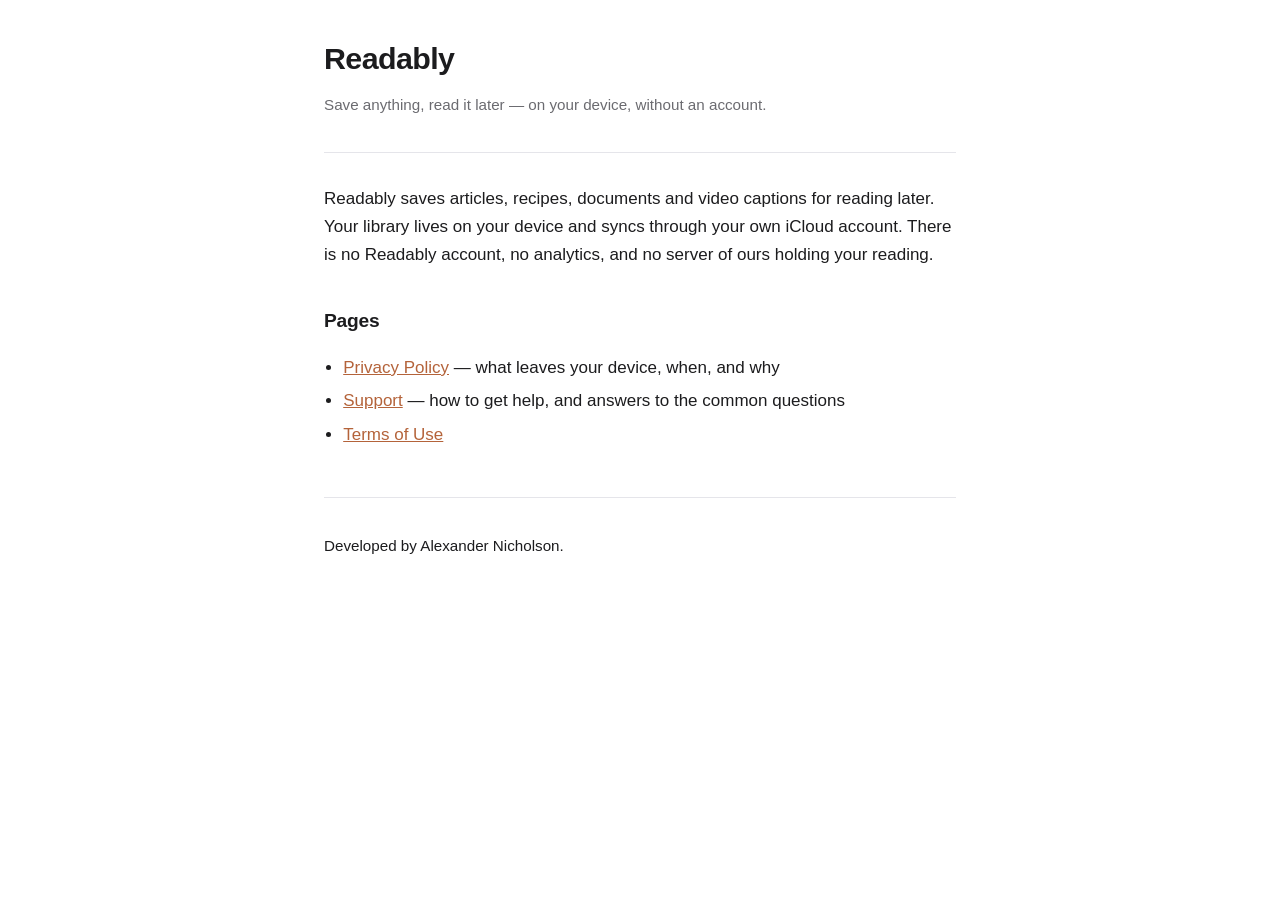
==== index.html @ fb73b1f8 "Privacy policy, support and terms for Readably Needed before external TestFlight: App Store Connect " ====
<!doctype html>
<html lang="en"><head>
<meta charset="utf-8"><meta name="viewport" content="width=device-width, initial-scale=1">
<title>Readably</title><link rel="stylesheet" href="style.css">
</head><body>
<header>
<h1>Readably</h1>
<p class="muted">Save anything, read it later — on your device, without an account.</p>
</header>

<p>Readably saves articles, recipes, documents and video captions for reading later. Your
library lives on your device and syncs through your own iCloud account. There is no
Readably account, no analytics, and no server of ours holding your reading.</p>

<h2>Pages</h2>
<ul>
<li><a href="privacy.html">Privacy Policy</a> — what leaves your device, when, and why</li>
<li><a href="support.html">Support</a> — how to get help, and answers to the common questions</li>
<li><a href="terms.html">Terms of Use</a></li>
</ul>

<footer class="muted"><p>Developed by Alexander Nicholson.</p></footer>
</body></html>
---- style.css ----
:root {
  --bg: #ffffff; --fg: #1c1c1e; --muted: #6b6b70;
  --rule: #e5e5ea; --accent: #b4633a;
}
@media (prefers-color-scheme: dark) {
  :root { --bg: #131315; --fg: #ececee; --muted: #9a9aa0; --rule: #2c2c2f; --accent: #e08a5c; }
}
* { box-sizing: border-box; }
body {
  margin: 0 auto; padding: 2.5rem 1.25rem 4rem; max-width: 42rem;
  background: var(--bg); color: var(--fg);
  font: 17px/1.65 -apple-system, BlinkMacSystemFont, "Segoe UI", Helvetica, Arial, sans-serif;
}
header { border-bottom: 1px solid var(--rule); padding-bottom: 1.25rem; margin-bottom: 2rem; }
h1 { font-size: 1.9rem; line-height: 1.2; margin: 0 0 .4rem; letter-spacing: -0.02em; }
h2 { font-size: 1.2rem; margin: 2.25rem 0 .6rem; letter-spacing: -0.01em; }
h3 { font-size: 1rem; margin: 1.5rem 0 .4rem; }
p, li { color: var(--fg); }
a { color: var(--accent); }
.muted { color: var(--muted); font-size: .95rem; }
nav a { margin-right: 1rem; }
ul { padding-left: 1.2rem; }
li { margin: .35rem 0; }
table { border-collapse: collapse; width: 100%; margin: 1rem 0; font-size: .95rem; }
th, td { text-align: left; padding: .55rem .5rem; border-bottom: 1px solid var(--rule); vertical-align: top; }
th { font-weight: 600; }
.box { border: 1px solid var(--rule); border-radius: 10px; padding: 1rem 1.1rem; margin: 1.25rem 0; }
footer { margin-top: 3rem; padding-top: 1.25rem; border-top: 1px solid var(--rule); }
code { font-size: .9em; background: rgba(128,128,128,.14); padding: .1em .35em; border-radius: 4px; }
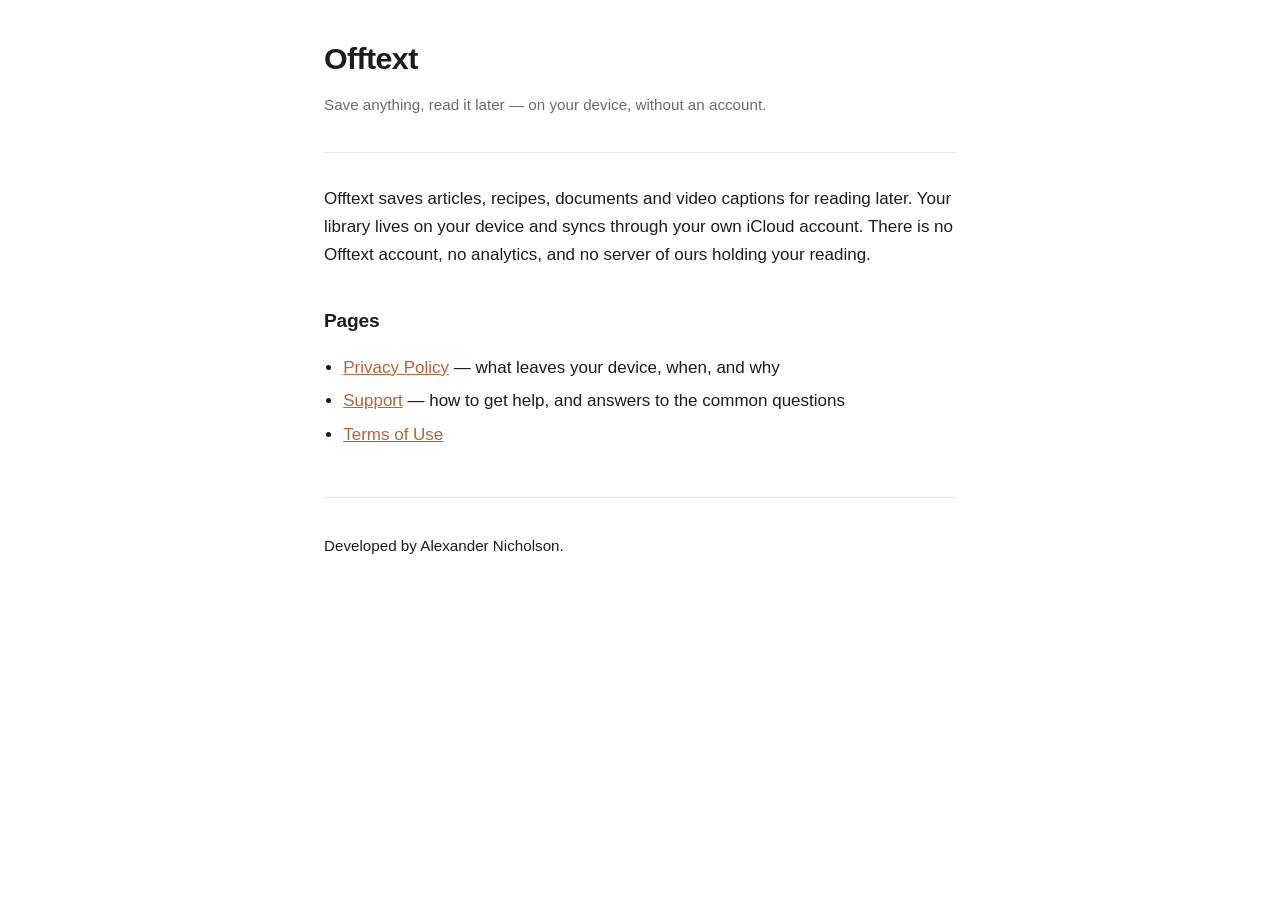
==== commit 37cfae58: "Rename Readably to Offtext Co-Authored-By: Claude Fable 5.2 <noreply@anthropic.com> Claude-Session: " ====
--- a/index.html
+++ b/index.html
@@ -1,16 +1,16 @@
 <!doctype html>
 <html lang="en"><head>
 <meta charset="utf-8"><meta name="viewport" content="width=device-width, initial-scale=1">
-<title>Readably</title><link rel="stylesheet" href="style.css">
+<title>Offtext</title><link rel="stylesheet" href="style.css">
 </head><body>
 <header>
-<h1>Readably</h1>
+<h1>Offtext</h1>
 <p class="muted">Save anything, read it later — on your device, without an account.</p>
 </header>
 
-<p>Readably saves articles, recipes, documents and video captions for reading later. Your
+<p>Offtext saves articles, recipes, documents and video captions for reading later. Your
 library lives on your device and syncs through your own iCloud account. There is no
-Readably account, no analytics, and no server of ours holding your reading.</p>
+Offtext account, no analytics, and no server of ours holding your reading.</p>
 
 <h2>Pages</h2>
 <ul>
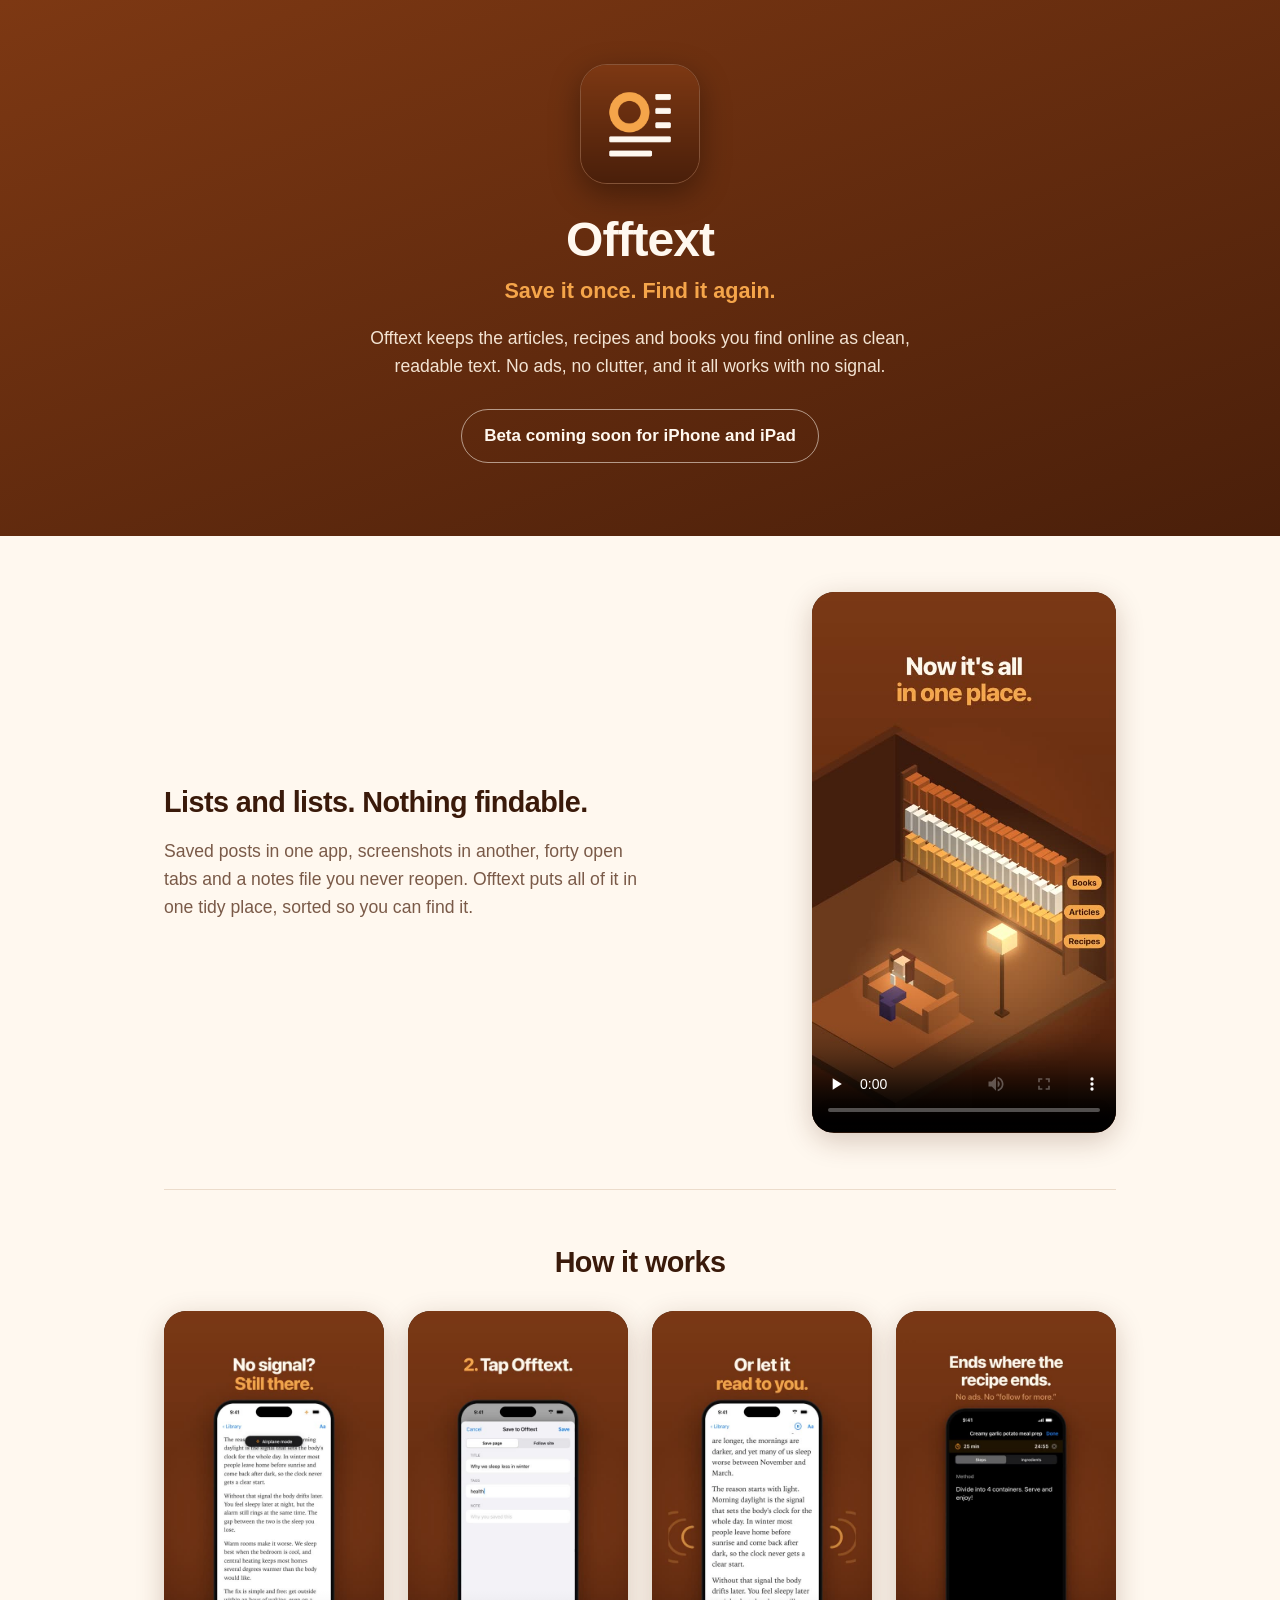
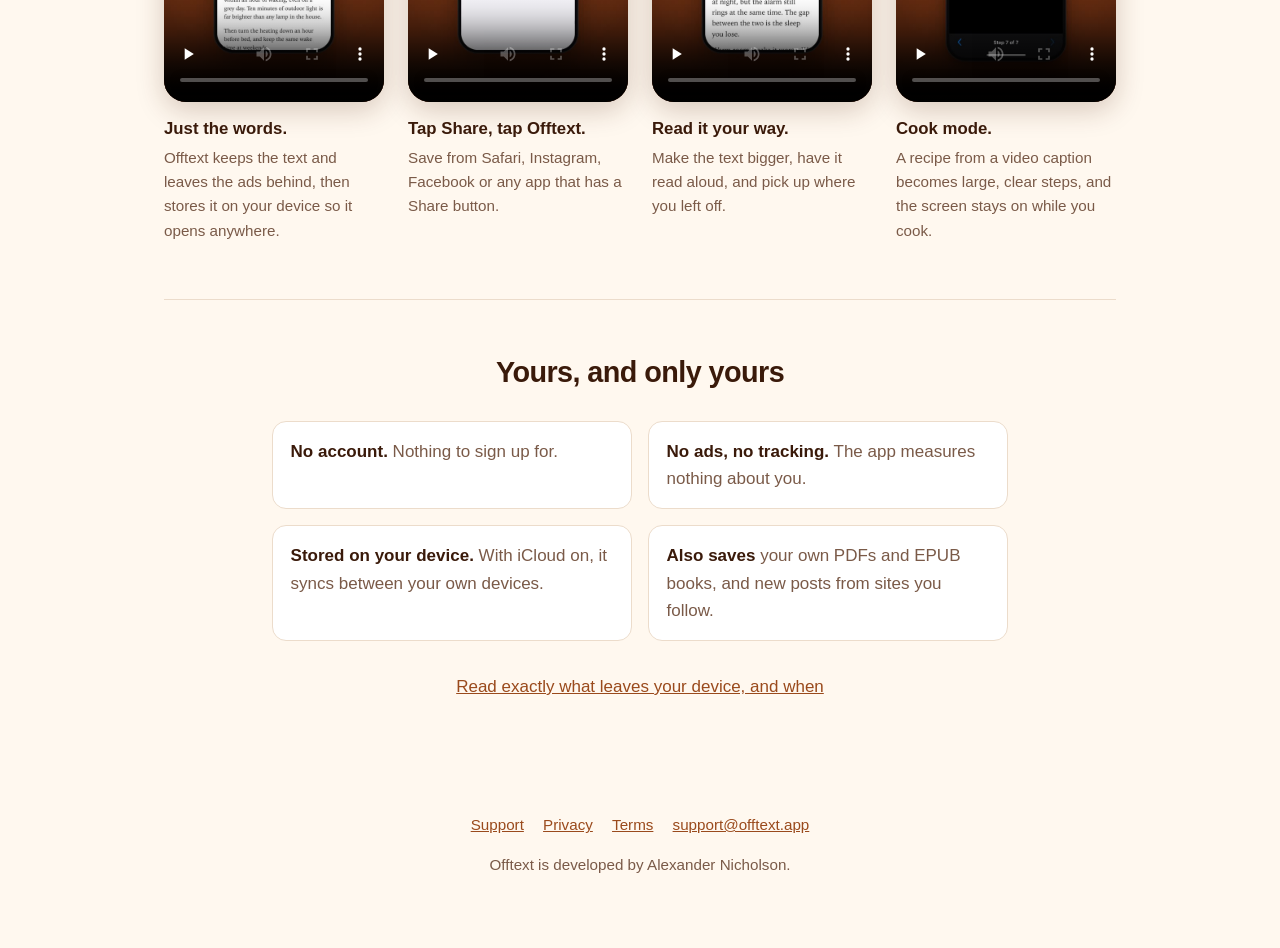
==== commit 80673ede: "New home page with the five videos Co-Authored-By: Claude Fable 5.2 <noreply@anthropic.com> Claude-S" ====
--- a/index.html
+++ b/index.html
@@ -1,23 +1,72 @@
 <!doctype html>
 <html lang="en"><head>
 <meta charset="utf-8"><meta name="viewport" content="width=device-width, initial-scale=1">
-<title>Offtext</title><link rel="stylesheet" href="style.css">
+<title>Offtext — Save it once. Find it again.</title>
+<meta name="description" content="Offtext saves articles, recipes and books as clean text you can read any time, even with no signal. No account, no ads, no tracking.">
+<meta property="og:title" content="Offtext — Save it once. Find it again.">
+<meta property="og:description" content="Save articles, recipes and books as clean text you can read any time, even with no signal.">
+<meta property="og:image" content="https://offtext.app/media/icon.png">
+<meta property="og:url" content="https://offtext.app/">
+<meta name="theme-color" content="#4A1F0A">
+<link rel="icon" href="media/favicon.png"><link rel="apple-touch-icon" href="media/touch-icon.png">
+<link rel="stylesheet" href="home.css">
 </head><body>
-<header>
-<h1>Offtext</h1>
-<p class="muted">Save anything, read it later — on your device, without an account.</p>
+
+<header class="hero">
+  <img class="icon" src="media/icon.png" width="120" height="120" alt="Offtext app icon">
+  <h1>Offtext</h1>
+  <p class="tagline">Save it once. Find it again.</p>
+  <p class="lede">Offtext keeps the articles, recipes and books you find online as clean,
+  readable text. No ads, no clutter, and it all works with no signal.</p>
+  <p><span class="button soon">Beta coming soon for iPhone and iPad</span></p>
 </header>
 
-<p>Offtext saves articles, recipes, documents and video captions for reading later. Your
-library lives on your device and syncs through your own iCloud account. There is no
-Offtext account, no analytics, and no server of ours holding your reading.</p>
+<main>
+<section class="story">
+  <div class="copy">
+    <h2>Lists and lists. Nothing findable.</h2>
+    <p>Saved posts in one app, screenshots in another, forty open tabs and a notes file you
+    never reopen. Offtext puts all of it in one tidy place, sorted so you can find it.</p>
+  </div>
+  <video controls playsinline preload="none" poster="media/story.jpg" src="media/story.mp4" aria-label="A 30 second story about saving things with Offtext"></video>
+</section>
 
-<h2>Pages</h2>
-<ul>
-<li><a href="privacy.html">Privacy Policy</a> — what leaves your device, when, and why</li>
-<li><a href="support.html">Support</a> — how to get help, and answers to the common questions</li>
-<li><a href="terms.html">Terms of Use</a></li>
-</ul>
+<section>
+  <h2 class="center">How it works</h2>
+  <div class="grid">
+    <figure>
+      <video controls playsinline preload="none" poster="media/what-it-is.jpg" src="media/what-it-is.mp4" aria-label="What Offtext is"></video>
+      <figcaption><strong>Just the words.</strong> Offtext keeps the text and leaves the ads behind, then stores it on your device so it opens anywhere.</figcaption>
+    </figure>
+    <figure>
+      <video controls playsinline preload="none" poster="media/how-to-save.jpg" src="media/how-to-save.mp4" aria-label="How to save something"></video>
+      <figcaption><strong>Tap Share, tap Offtext.</strong> Save from Safari, Instagram, Facebook or any app that has a Share button.</figcaption>
+    </figure>
+    <figure>
+      <video controls playsinline preload="none" poster="media/reading-your-way.jpg" src="media/reading-your-way.mp4" aria-label="Reading your way"></video>
+      <figcaption><strong>Read it your way.</strong> Make the text bigger, have it read aloud, and pick up where you left off.</figcaption>
+    </figure>
+    <figure>
+      <video controls playsinline preload="none" poster="media/cook-mode.jpg" src="media/cook-mode.mp4" aria-label="Cook mode"></video>
+      <figcaption><strong>Cook mode.</strong> A recipe from a video caption becomes large, clear steps, and the screen stays on while you cook.</figcaption>
+    </figure>
+  </div>
+</section>
 
-<footer class="muted"><p>Developed by Alexander Nicholson.</p></footer>
+<section class="promise">
+  <h2 class="center">Yours, and only yours</h2>
+  <ul>
+    <li><strong>No account.</strong> Nothing to sign up for.</li>
+    <li><strong>No ads, no tracking.</strong> The app measures nothing about you.</li>
+    <li><strong>Stored on your device.</strong> With iCloud on, it syncs between your own devices.</li>
+    <li><strong>Also saves</strong> your own PDFs and EPUB books, and new posts from sites you follow.</li>
+  </ul>
+  <p class="center"><a href="privacy.html">Read exactly what leaves your device, and when</a></p>
+</section>
+</main>
+
+<footer>
+  <nav><a href="support.html">Support</a><a href="privacy.html">Privacy</a><a href="terms.html">Terms</a><a href="mailto:support@offtext.app">support@offtext.app</a></nav>
+  <p>Offtext is developed by Alexander Nicholson.</p>
+</footer>
 </body></html>
--- a/home.css
+++ b/home.css
@@ -0,0 +1,67 @@
+:root {
+  --bg: #FFF8EF; --card: #ffffff; --fg: #3a1a0a; --muted: #7a5a48;
+  --rule: #ecdccb; --brand: #7D3813; --deep: #4A1F0A; --amber: #F5A54A; --link: #9a4a1c;
+}
+@media (prefers-color-scheme: dark) {
+  :root { --bg: #1d0e06; --card: #2a150a; --fg: #FFF8EF; --muted: #d3b9a5; --rule: #45261a; --link: #F5A54A; }
+}
+* { box-sizing: border-box; }
+body {
+  margin: 0; background: var(--bg); color: var(--fg);
+  font: 17px/1.6 -apple-system, BlinkMacSystemFont, "Segoe UI", Helvetica, Arial, sans-serif;
+}
+a { color: var(--link); }
+h1, h2 { letter-spacing: -0.02em; line-height: 1.15; margin: 0; }
+.center { text-align: center; }
+
+.hero {
+  text-align: center; padding: 4rem 1.25rem 3.5rem; color: #FFF8EF;
+  background: linear-gradient(160deg, var(--brand), var(--deep));
+}
+.hero .icon { border-radius: 27px; box-shadow: 0 10px 30px rgba(0,0,0,.35); border: 1px solid rgba(255,248,239,.18); }
+.hero h1 { font-size: 3rem; margin-top: 1.25rem; }
+.tagline { font-size: 1.35rem; color: var(--amber); margin: .4rem 0 1rem; font-weight: 600; }
+.lede { max-width: 34rem; margin: 0 auto 1.75rem; font-size: 1.1rem; color: #f3e3d2; }
+.button {
+  display: inline-block; padding: .8rem 1.4rem; border-radius: 999px; font-weight: 600;
+  background: var(--amber); color: #4A1F0A; text-decoration: none;
+}
+.button.soon { background: transparent; color: #FFF8EF; border: 1.5px solid rgba(255,248,239,.55); }
+
+main { max-width: 62rem; margin: 0 auto; padding: 0 1.25rem; }
+section { padding: 3.5rem 0; border-bottom: 1px solid var(--rule); }
+section:last-child { border-bottom: 0; }
+h2 { font-size: 1.8rem; margin-bottom: 1rem; }
+
+video {
+  width: 100%; aspect-ratio: 9 / 16; display: block; background: #2a150a;
+  border-radius: 22px; box-shadow: 0 8px 28px rgba(74,31,10,.22);
+}
+.story { display: grid; grid-template-columns: 1fr minmax(0, 19rem); gap: 3rem; align-items: center; }
+.story p { font-size: 1.1rem; color: var(--muted); max-width: 30rem; }
+
+.grid { display: grid; grid-template-columns: repeat(4, minmax(0, 1fr)); gap: 1.5rem; margin-top: 2rem; }
+figure { margin: 0; }
+figcaption { margin-top: .9rem; font-size: .95rem; color: var(--muted); }
+figcaption strong { display: block; color: var(--fg); font-size: 1.05rem; margin-bottom: .15rem; }
+
+.promise ul {
+  list-style: none; padding: 0; margin: 2rem auto; max-width: 46rem;
+  display: grid; grid-template-columns: 1fr 1fr; gap: 1rem;
+}
+.promise li { background: var(--card); border: 1px solid var(--rule); border-radius: 14px; padding: 1rem 1.1rem; color: var(--muted); }
+.promise li strong { color: var(--fg); }
+
+footer { text-align: center; padding: 2.5rem 1.25rem 3.5rem; color: var(--muted); font-size: .95rem; }
+footer nav a { margin: 0 .6rem; display: inline-block; }
+
+@media (max-width: 860px) {
+  .grid { grid-template-columns: 1fr 1fr; }
+  .story { grid-template-columns: 1fr; gap: 1.5rem; }
+  .story video { max-width: 19rem; margin: 0 auto; }
+}
+@media (max-width: 480px) {
+  .hero { padding: 3rem 1rem 2.5rem; } .hero h1 { font-size: 2.4rem; }
+  main { padding: 0 1rem; } section { padding: 2.5rem 0; }
+  .grid { gap: 1rem; } .promise ul { grid-template-columns: 1fr; }
+}
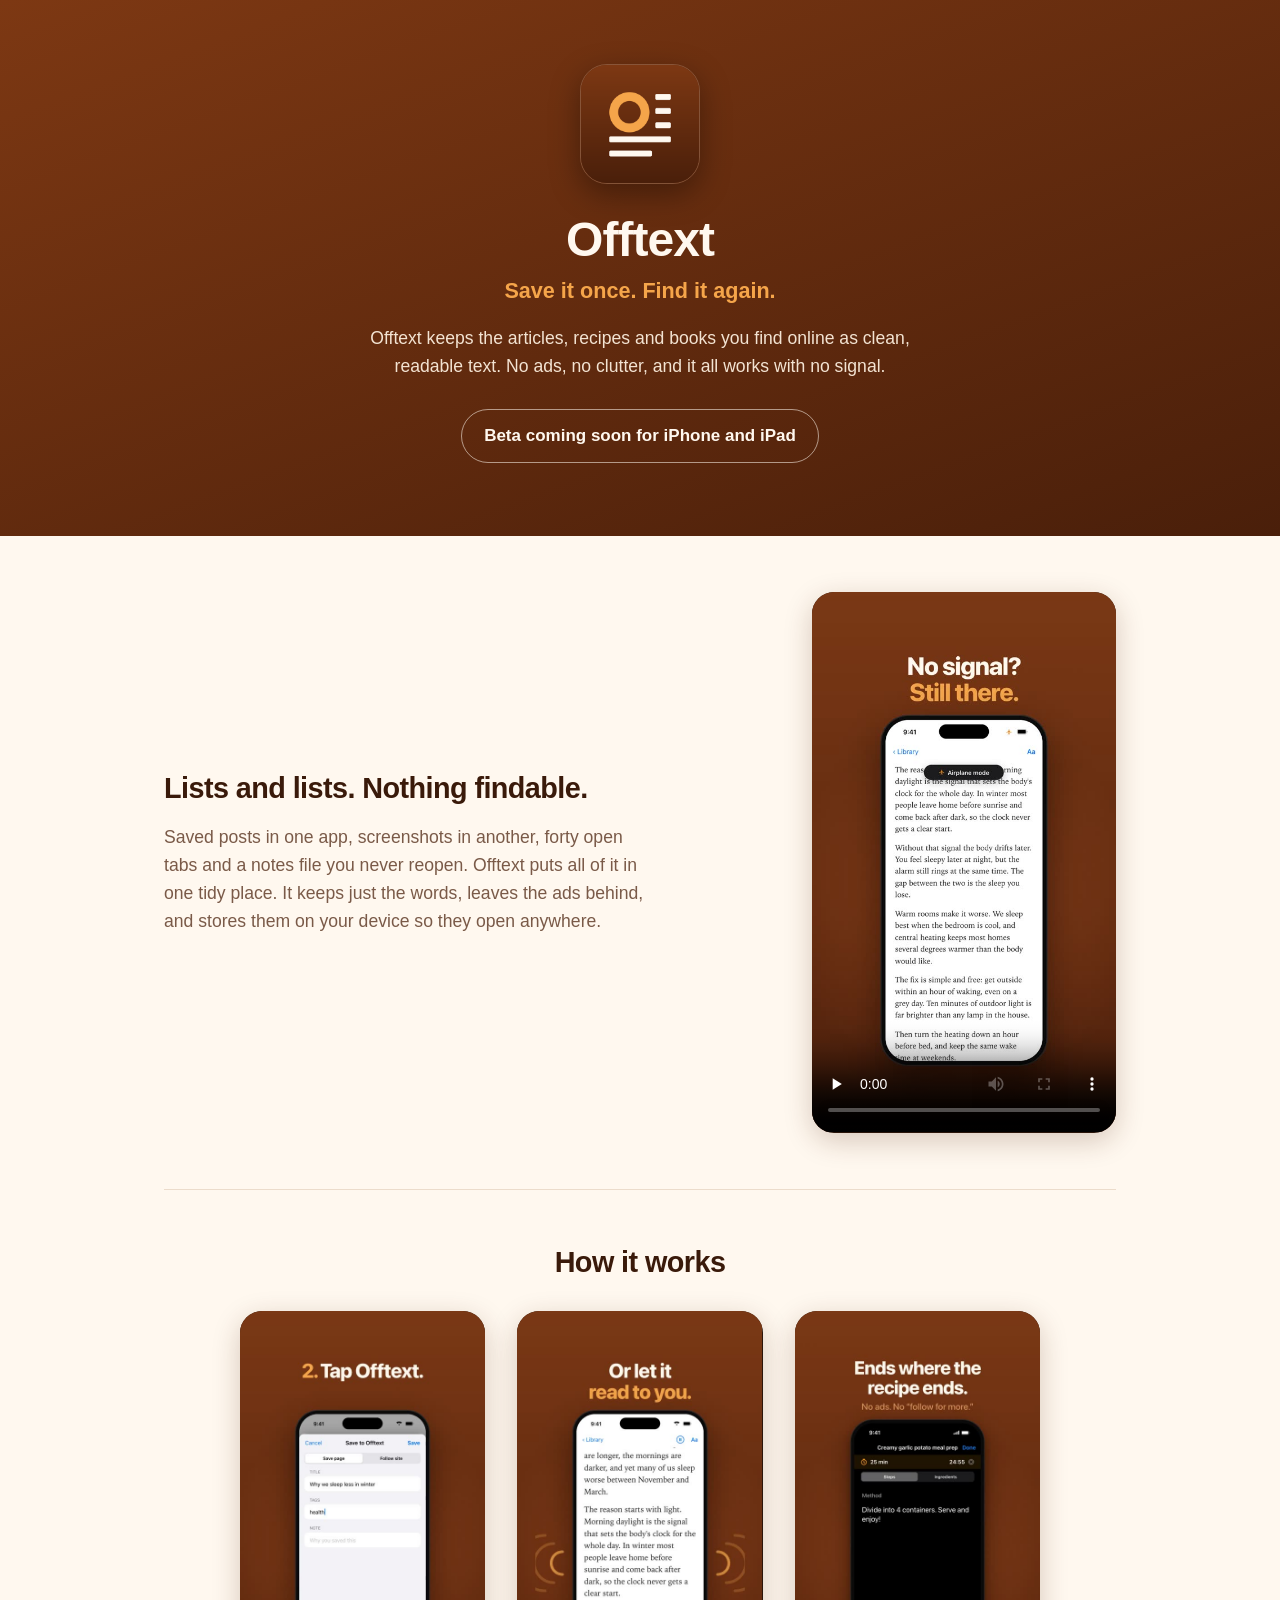
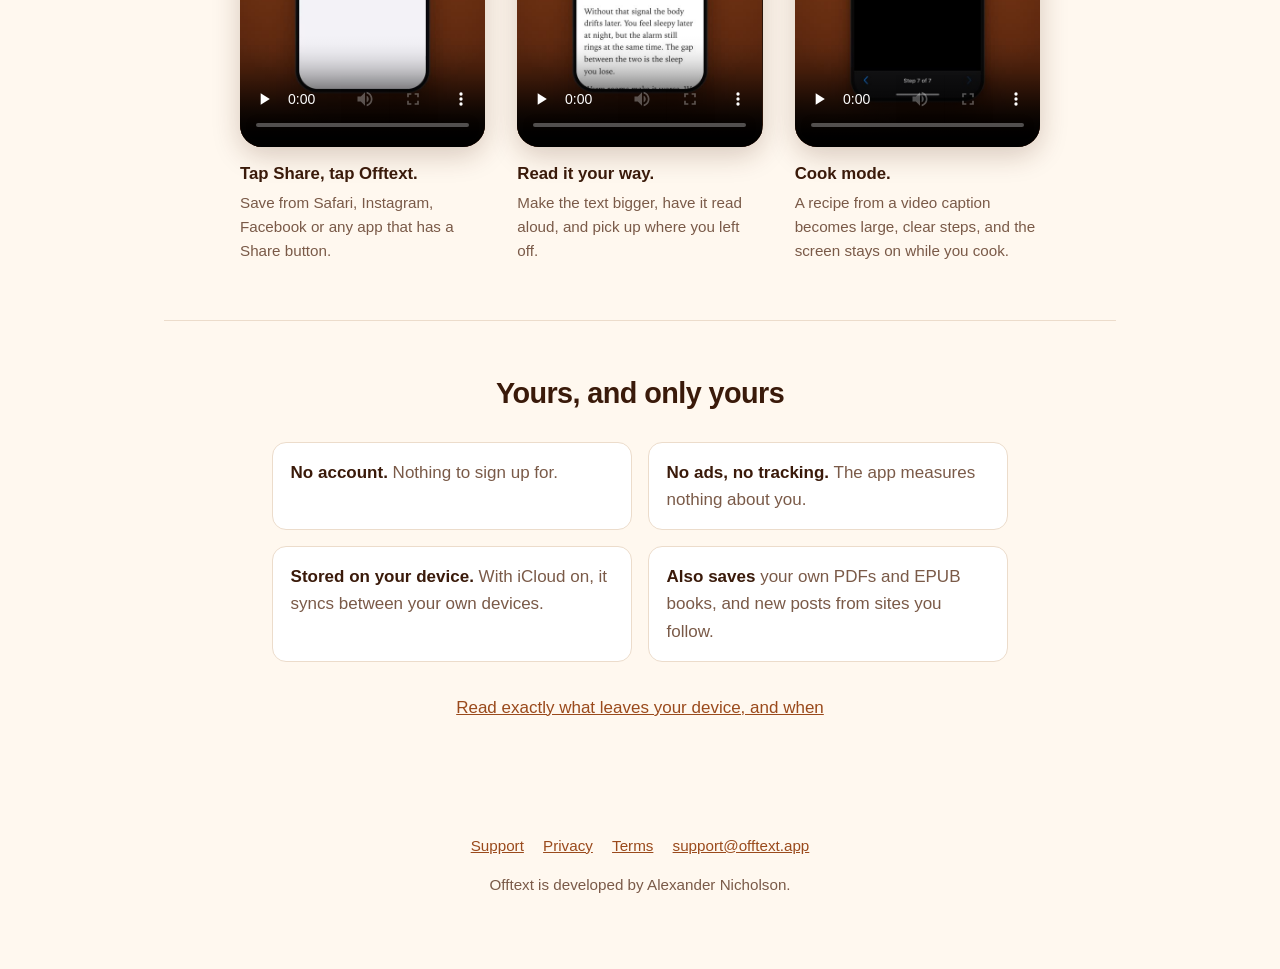
==== commit 7250d568: "Home page: remove the 3D story video for now Co-Authored-By: Claude Fable 5.2 <noreply@anthropic.com" ====
--- a/index.html
+++ b/index.html
@@ -26,18 +26,15 @@
   <div class="copy">
     <h2>Lists and lists. Nothing findable.</h2>
     <p>Saved posts in one app, screenshots in another, forty open tabs and a notes file you
-    never reopen. Offtext puts all of it in one tidy place, sorted so you can find it.</p>
+    never reopen. Offtext puts all of it in one tidy place. It keeps just the words, leaves the
+    ads behind, and stores them on your device so they open anywhere.</p>
   </div>
-  <video controls playsinline preload="none" poster="media/story.jpg" src="media/story.mp4" aria-label="A 30 second story about saving things with Offtext"></video>
+  <video controls playsinline preload="none" poster="media/what-it-is.jpg" src="media/what-it-is.mp4" aria-label="What Offtext is"></video>
 </section>
 
 <section>
   <h2 class="center">How it works</h2>
   <div class="grid">
-    <figure>
-      <video controls playsinline preload="none" poster="media/what-it-is.jpg" src="media/what-it-is.mp4" aria-label="What Offtext is"></video>
-      <figcaption><strong>Just the words.</strong> Offtext keeps the text and leaves the ads behind, then stores it on your device so it opens anywhere.</figcaption>
-    </figure>
     <figure>
       <video controls playsinline preload="none" poster="media/how-to-save.jpg" src="media/how-to-save.mp4" aria-label="How to save something"></video>
       <figcaption><strong>Tap Share, tap Offtext.</strong> Save from Safari, Instagram, Facebook or any app that has a Share button.</figcaption>
--- a/home.css
+++ b/home.css
@@ -40,7 +40,7 @@
 .story { display: grid; grid-template-columns: 1fr minmax(0, 19rem); gap: 3rem; align-items: center; }
 .story p { font-size: 1.1rem; color: var(--muted); max-width: 30rem; }
 
-.grid { display: grid; grid-template-columns: repeat(4, minmax(0, 1fr)); gap: 1.5rem; margin-top: 2rem; }
+.grid { display: grid; grid-template-columns: repeat(3, minmax(0, 1fr)); gap: 2rem; margin: 2rem auto 0; max-width: 50rem; }
 figure { margin: 0; }
 figcaption { margin-top: .9rem; font-size: .95rem; color: var(--muted); }
 figcaption strong { display: block; color: var(--fg); font-size: 1.05rem; margin-bottom: .15rem; }
@@ -56,12 +56,11 @@
 footer nav a { margin: 0 .6rem; display: inline-block; }
 
 @media (max-width: 860px) {
-  .grid { grid-template-columns: 1fr 1fr; }
   .story { grid-template-columns: 1fr; gap: 1.5rem; }
   .story video { max-width: 19rem; margin: 0 auto; }
 }
 @media (max-width: 480px) {
   .hero { padding: 3rem 1rem 2.5rem; } .hero h1 { font-size: 2.4rem; }
   main { padding: 0 1rem; } section { padding: 2.5rem 0; }
-  .grid { gap: 1rem; } .promise ul { grid-template-columns: 1fr; }
+  .grid { grid-template-columns: 1fr; max-width: 19rem; } .promise ul { grid-template-columns: 1fr; }
 }
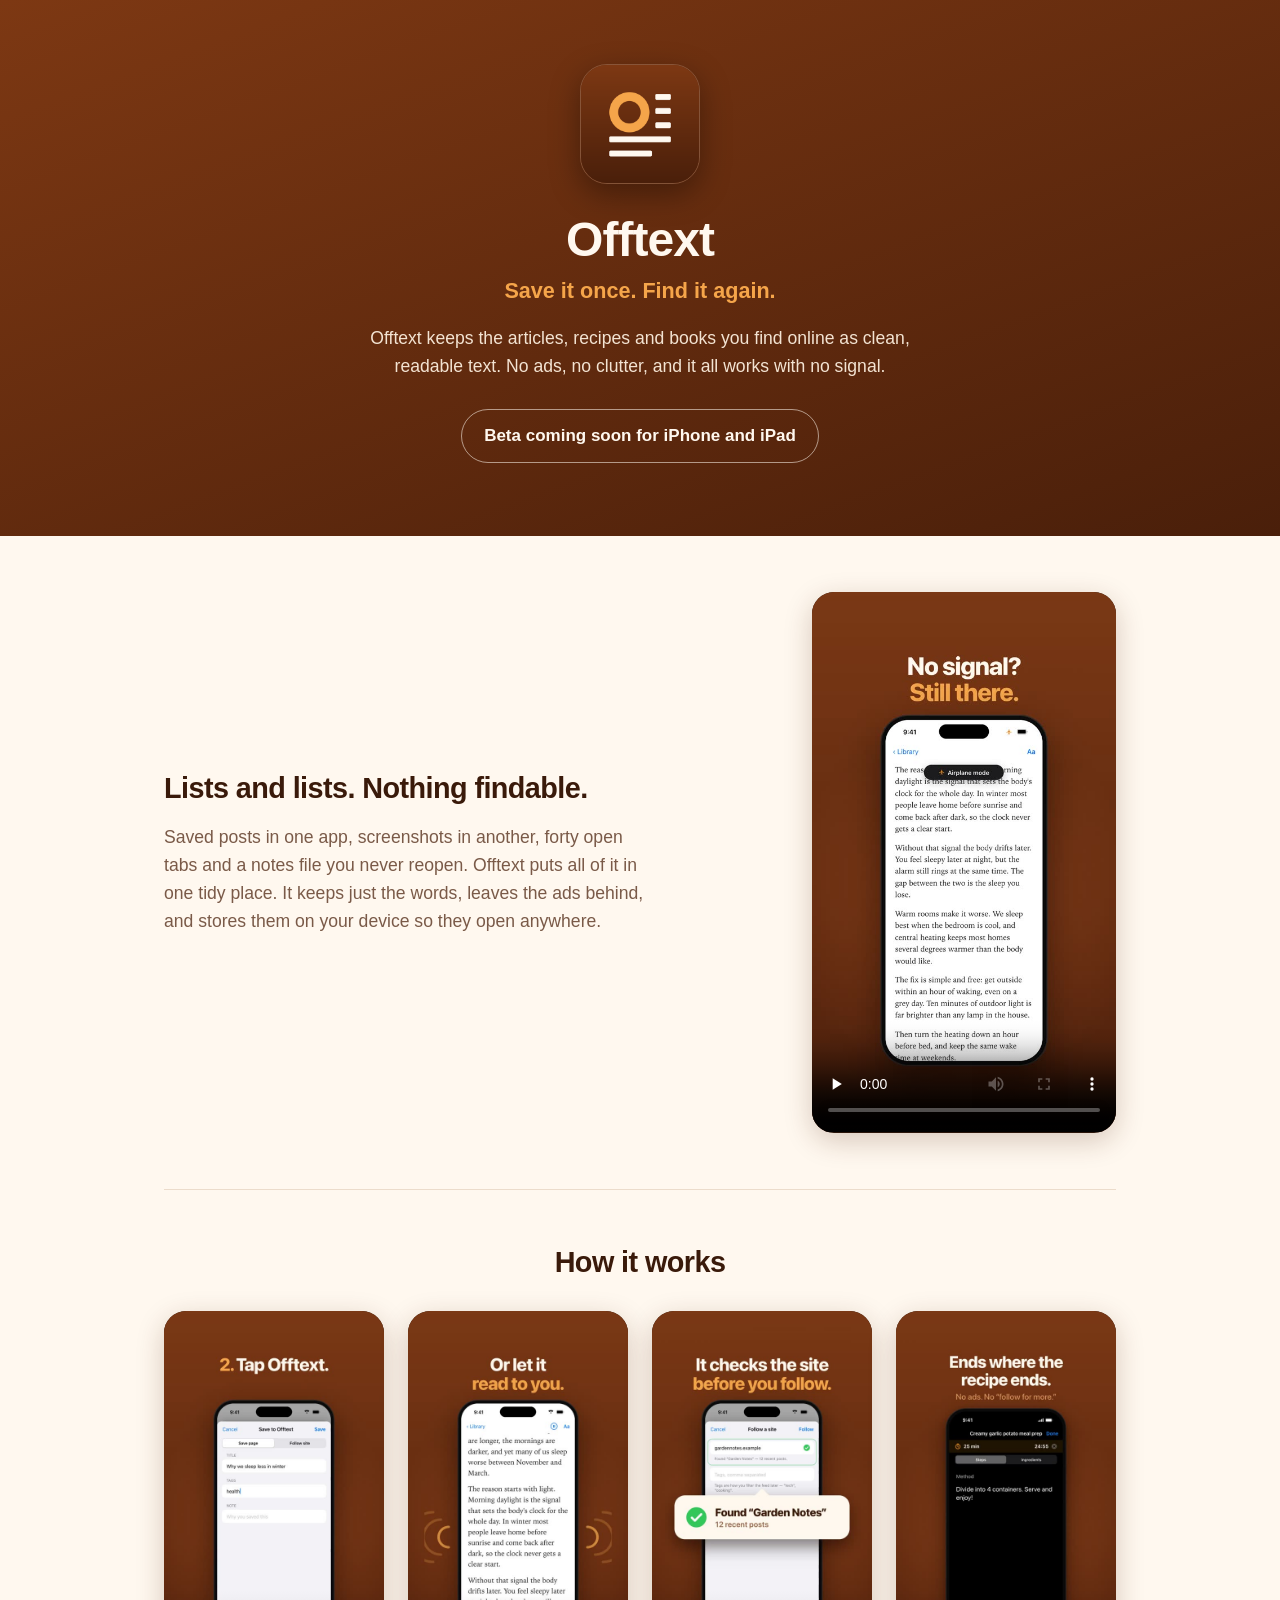
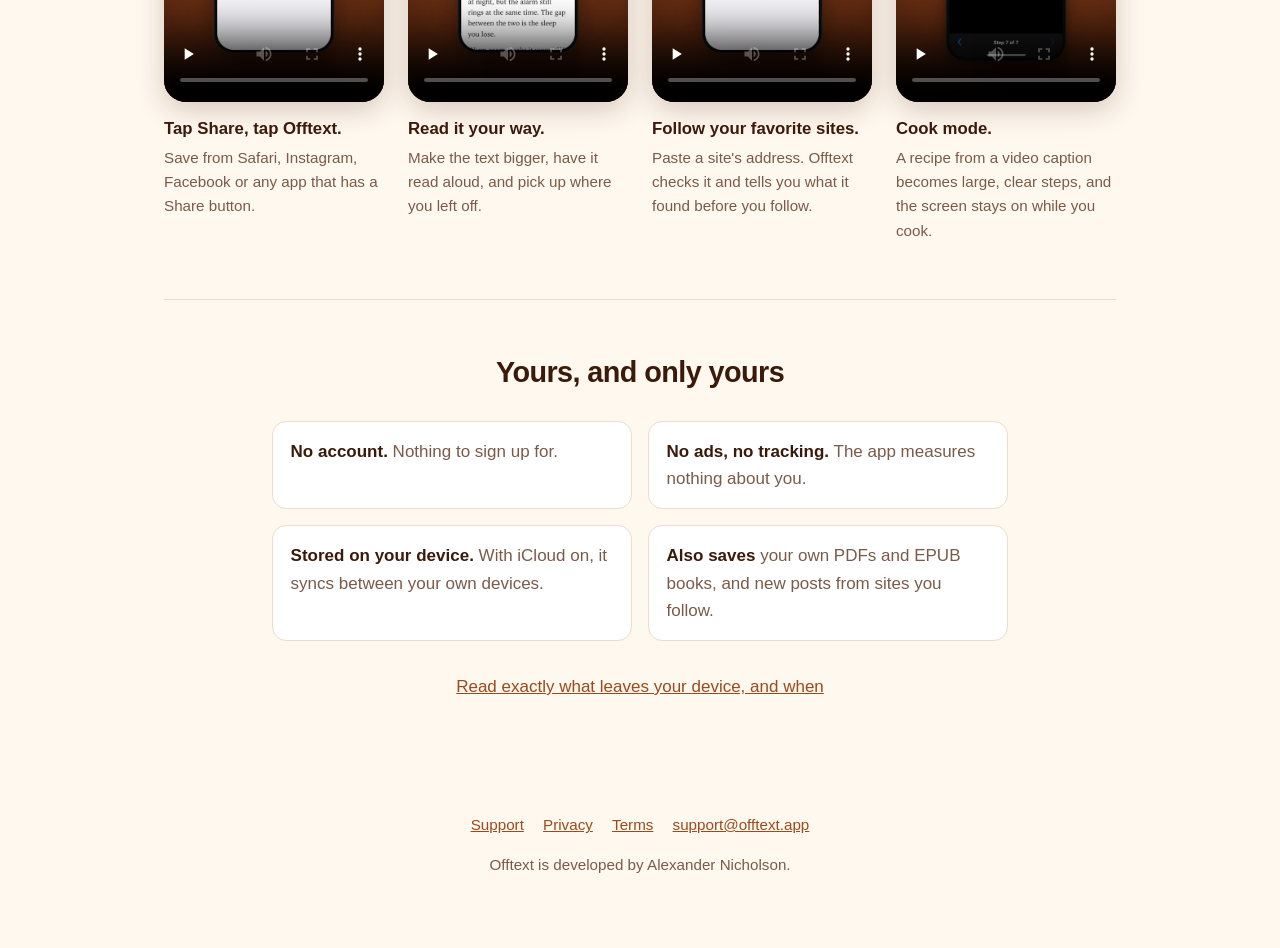
==== commit 57f0cdae: "Home page: add the Feeds video Co-Authored-By: Claude Fable 5.2 <noreply@anthropic.com> Claude-Sessi" ====
--- a/index.html
+++ b/index.html
@@ -44,6 +44,10 @@
       <figcaption><strong>Read it your way.</strong> Make the text bigger, have it read aloud, and pick up where you left off.</figcaption>
     </figure>
     <figure>
+      <video controls playsinline preload="none" poster="media/feeds.jpg" src="media/feeds.mp4" aria-label="Following a site"></video>
+      <figcaption><strong>Follow your favorite sites.</strong> Paste a site's address. Offtext checks it and tells you what it found before you follow.</figcaption>
+    </figure>
+    <figure>
       <video controls playsinline preload="none" poster="media/cook-mode.jpg" src="media/cook-mode.mp4" aria-label="Cook mode"></video>
       <figcaption><strong>Cook mode.</strong> A recipe from a video caption becomes large, clear steps, and the screen stays on while you cook.</figcaption>
     </figure>
--- a/home.css
+++ b/home.css
@@ -40,7 +40,7 @@
 .story { display: grid; grid-template-columns: 1fr minmax(0, 19rem); gap: 3rem; align-items: center; }
 .story p { font-size: 1.1rem; color: var(--muted); max-width: 30rem; }
 
-.grid { display: grid; grid-template-columns: repeat(3, minmax(0, 1fr)); gap: 2rem; margin: 2rem auto 0; max-width: 50rem; }
+.grid { display: grid; grid-template-columns: repeat(4, minmax(0, 1fr)); gap: 1.5rem; margin: 2rem auto 0; }
 figure { margin: 0; }
 figcaption { margin-top: .9rem; font-size: .95rem; color: var(--muted); }
 figcaption strong { display: block; color: var(--fg); font-size: 1.05rem; margin-bottom: .15rem; }
@@ -56,6 +56,7 @@
 footer nav a { margin: 0 .6rem; display: inline-block; }
 
 @media (max-width: 860px) {
+  .grid { grid-template-columns: 1fr 1fr; max-width: 34rem; }
   .story { grid-template-columns: 1fr; gap: 1.5rem; }
   .story video { max-width: 19rem; margin: 0 auto; }
 }
